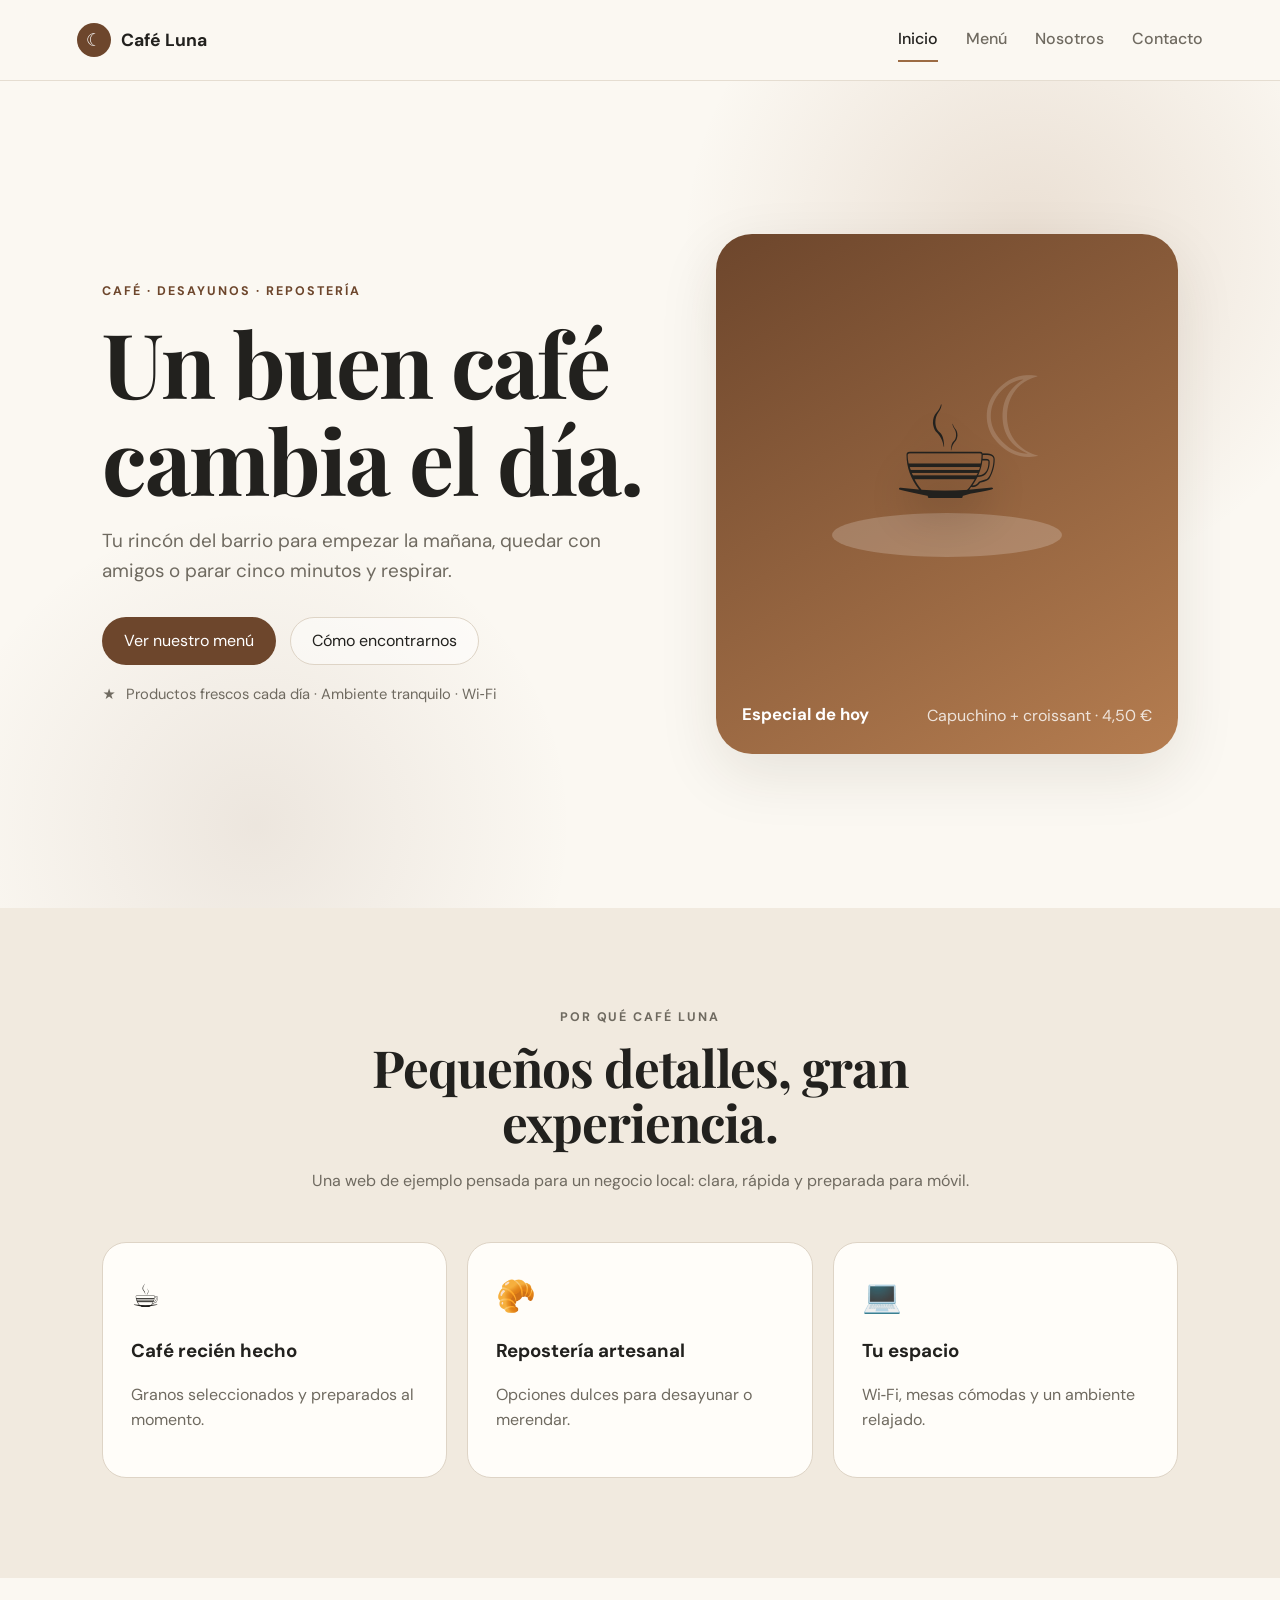
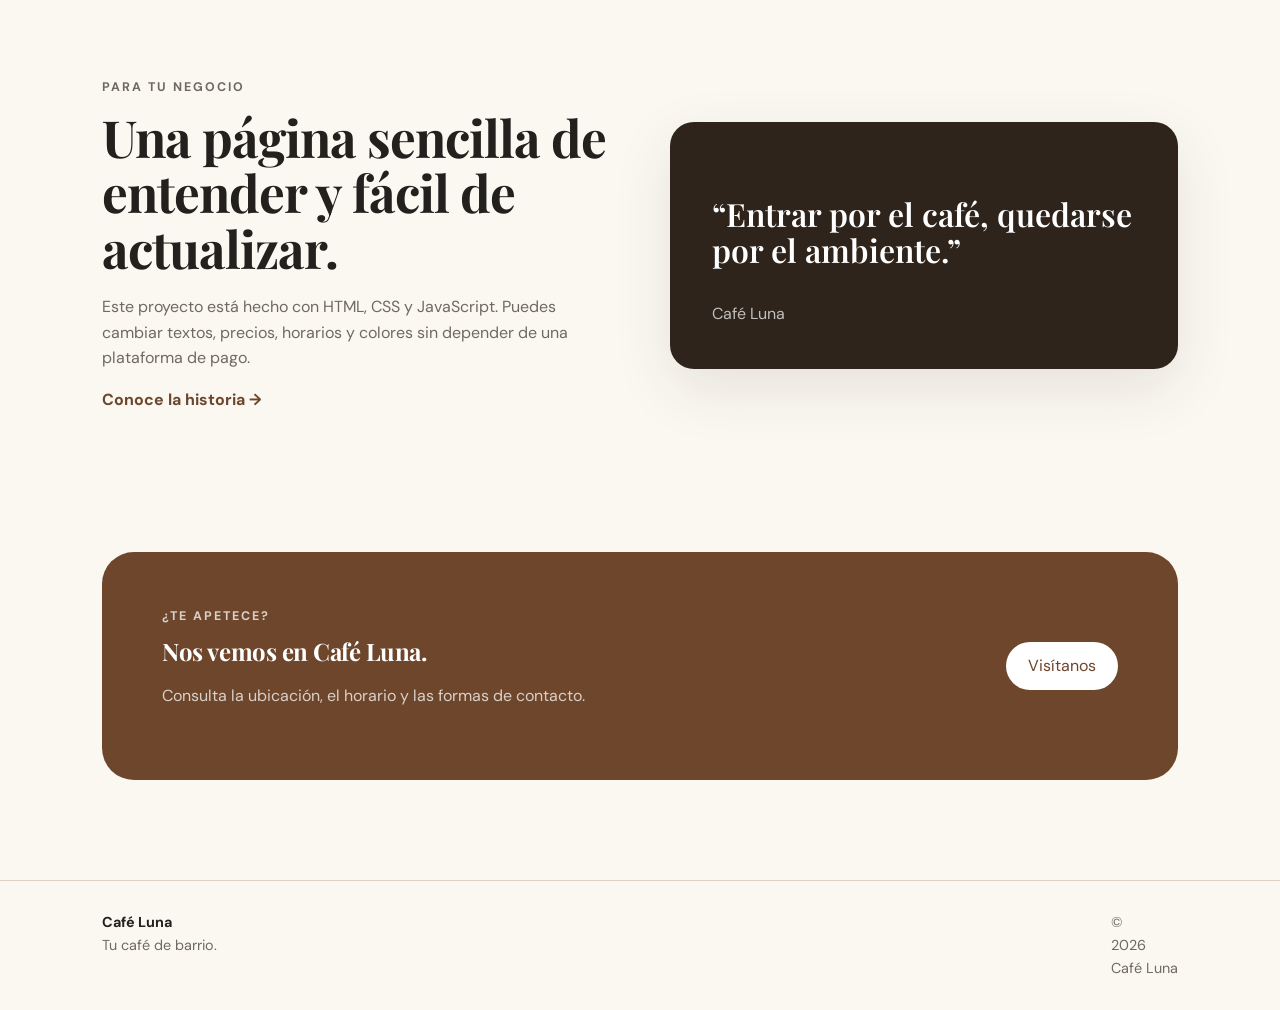
==== index.html @ c4e33487 "Add files via upload" ====
<!DOCTYPE html>
<html lang="es">
<head>
  <meta charset="UTF-8">
  <meta name="viewport" content="width=device-width, initial-scale=1.0">
  <meta name="description" content="Café Luna: café de especialidad, desayunos y repostería artesanal.">
  <title>Café Luna · Inicio</title>
  <link rel="stylesheet" href="styles.css">
  <script src="script.js" defer></script>
</head>
<body>
  <header class="site-header">
    <a class="brand" href="index.html" aria-label="Café Luna inicio">
      <span class="brand-mark">☾</span>
      <span>Café Luna</span>
    </a>
    <button class="menu-toggle" aria-label="Abrir menú" aria-expanded="false">☰</button>
    <nav class="nav" aria-label="Navegación principal">
      <a class="active" href="index.html">Inicio</a>
      <a href="menu.html">Menú</a>
      <a href="nosotros.html">Nosotros</a>
      <a href="contacto.html">Contacto</a>
    </nav>
  </header>

  <main>
    <section class="hero">
      <div class="hero-copy">
        <p class="eyebrow">CAFÉ · DESAYUNOS · REPOSTERÍA</p>
        <h1>Un buen café cambia el día.</h1>
        <p class="lead">Tu rincón del barrio para empezar la mañana, quedar con amigos o parar cinco minutos y respirar.</p>
        <div class="actions">
          <a class="btn btn-primary" href="menu.html">Ver nuestro menú</a>
          <a class="btn btn-ghost" href="contacto.html">Cómo encontrarnos</a>
        </div>
        <div class="hero-note">
          <span>★</span>
          <span>Productos frescos cada día · Ambiente tranquilo · Wi‑Fi</span>
        </div>
      </div>
      <div class="hero-card">
        <div class="cup-art" aria-hidden="true">
          <div class="moon">☾</div>
          <div class="cup">☕</div>
          <div class="saucer"></div>
        </div>
        <div class="hero-card-caption">
          <strong>Especial de hoy</strong>
          <span>Capuchino + croissant · 4,50 €</span>
        </div>
      </div>
    </section>

    <section class="section section-soft">
      <div class="section-heading">
        <p class="eyebrow">POR QUÉ CAFÉ LUNA</p>
        <h2>Pequeños detalles, gran experiencia.</h2>
        <p>Una web de ejemplo pensada para un negocio local: clara, rápida y preparada para móvil.</p>
      </div>
      <div class="feature-grid">
        <article class="feature">
          <div class="icon">☕</div>
          <h3>Café recién hecho</h3>
          <p>Granos seleccionados y preparados al momento.</p>
        </article>
        <article class="feature">
          <div class="icon">🥐</div>
          <h3>Repostería artesanal</h3>
          <p>Opciones dulces para desayunar o merendar.</p>
        </article>
        <article class="feature">
          <div class="icon">💻</div>
          <h3>Tu espacio</h3>
          <p>Wi‑Fi, mesas cómodas y un ambiente relajado.</p>
        </article>
      </div>
    </section>

    <section class="section split">
      <div>
        <p class="eyebrow">PARA TU NEGOCIO</p>
        <h2>Una página sencilla de entender y fácil de actualizar.</h2>
        <p>Este proyecto está hecho con HTML, CSS y JavaScript. Puedes cambiar textos, precios, horarios y colores sin depender de una plataforma de pago.</p>
        <a class="text-link" href="nosotros.html">Conoce la historia →</a>
      </div>
      <div class="quote-card">
        <p>“Entrar por el café, quedarse por el ambiente.”</p>
        <span>Café Luna</span>
      </div>
    </section>

    <section class="cta">
      <div>
        <p class="eyebrow">¿TE APETECE?</p>
        <h2>Nos vemos en Café Luna.</h2>
        <p>Consulta la ubicación, el horario y las formas de contacto.</p>
      </div>
      <a class="btn btn-light" href="contacto.html">Visítanos</a>
    </section>
  </main>

  <footer class="footer">
    <div>
      <strong>Café Luna</strong>
      <span>Tu café de barrio.</span>
    </div>
    <div>© <span data-year></span> Café Luna</div>
  </footer>
</body>
</html>
---- styles.css ----
@import url('https://fonts.googleapis.com/css2?family=DM+Sans:wght@400;500;700&family=Playfair+Display:wght@600;700&display=swap');

:root{
  --bg:#fbf8f2;
  --surface:#fffdf9;
  --soft:#f1eadf;
  --ink:#22211e;
  --muted:#6f6a60;
  --accent:#9c6b43;
  --accent-dark:#6d462c;
  --line:#ded4c6;
  --shadow:0 20px 60px rgba(49,37,23,.10);
  --radius:24px;
}
*{box-sizing:border-box}
html{scroll-behavior:smooth}
body{
  margin:0;
  background:var(--bg);
  color:var(--ink);
  font-family:"DM Sans",system-ui,-apple-system,sans-serif;
  line-height:1.6;
}
a{color:inherit}
.site-header{
  position:sticky;top:0;z-index:20;
  display:flex;align-items:center;justify-content:space-between;
  gap:20px;padding:18px 6vw;
  background:rgba(251,248,242,.92);
  backdrop-filter:blur(12px);
  border-bottom:1px solid rgba(222,212,198,.75);
}
.brand{display:flex;align-items:center;gap:10px;text-decoration:none;font-weight:700;font-size:1.1rem}
.brand-mark{
  width:34px;height:34px;display:grid;place-items:center;border-radius:50%;
  background:var(--accent-dark);color:#fff;font-size:1.1rem;
}
.nav{display:flex;gap:28px}
.nav a{text-decoration:none;font-weight:500;color:var(--muted);padding:8px 0;border-bottom:2px solid transparent}
.nav a:hover,.nav a.active{color:var(--ink);border-color:var(--accent)}
.menu-toggle{display:none;border:0;background:none;font-size:1.7rem}
.hero{
  min-height:calc(100vh - 73px);
  display:grid;grid-template-columns:1.1fr .9fr;align-items:center;
  gap:50px;padding:80px 8vw;
  background:
    radial-gradient(circle at 80% 20%, rgba(156,107,67,.18), transparent 28%),
    radial-gradient(circle at 20% 90%, rgba(109,70,44,.10), transparent 25%);
}
.hero h1,.page-hero h1,.section h2,.cta h2{
  font-family:"Playfair Display",Georgia,serif;line-height:1.08;letter-spacing:-.02em;margin:0 0 18px;
}
.hero h1{font-size:clamp(3rem,7vw,6rem);max-width:760px}
.lead{font-size:1.18rem;max-width:650px;color:var(--muted)}
.eyebrow{font-size:.78rem;letter-spacing:.16em;font-weight:700;color:var(--accent-dark);margin:0 0 12px}
.actions{display:flex;gap:14px;flex-wrap:wrap;margin:30px 0 18px}
.btn{
  display:inline-flex;align-items:center;justify-content:center;min-height:48px;
  padding:0 21px;border-radius:999px;text-decoration:none;font-weight:700;
  border:1px solid transparent;cursor:pointer;font:inherit;
}
.btn-primary{background:var(--accent-dark);color:#fff}
.btn-primary:hover{background:#57381f}
.btn-ghost{border-color:var(--line);background:rgba(255,255,255,.45)}
.btn-light{background:#fff;color:var(--accent-dark)}
.hero-note{display:flex;gap:10px;align-items:center;color:var(--muted);font-size:.92rem}
.hero-card{
  min-height:520px;border-radius:36px;background:linear-gradient(150deg,#6d462c,#b57d50);
  padding:26px;box-shadow:var(--shadow);display:flex;flex-direction:column;justify-content:space-between;overflow:hidden
}
.cup-art{height:390px;display:grid;place-items:center;position:relative}
.cup{font-size:8rem;filter:drop-shadow(0 20px 18px rgba(0,0,0,.24));position:relative;z-index:2}
.moon{position:absolute;top:18%;right:18%;font-size:7rem;color:rgba(255,255,255,.16)}
.saucer{position:absolute;width:230px;height:44px;border-radius:50%;background:rgba(255,255,255,.2);bottom:24%}
.hero-card-caption{display:flex;justify-content:space-between;gap:16px;color:#fff;align-items:end}
.hero-card-caption strong{font-size:1.05rem}.hero-card-caption span{color:rgba(255,255,255,.8);text-align:right}
.section{padding:100px 8vw}
.section-soft{background:var(--soft)}
.section-heading{max-width:760px;margin:0 auto 48px;text-align:center}
.section-heading.narrow{max-width:650px}
.section h2{font-size:clamp(2.2rem,4vw,4rem)}
.section p{color:var(--muted)}
.feature-grid{display:grid;grid-template-columns:repeat(3,1fr);gap:20px}
.feature,.menu-card,.contact-card{
  background:var(--surface);border:1px solid var(--line);border-radius:var(--radius);padding:28px;
}
.feature .icon{font-size:2rem}
.feature h3{margin:14px 0 8px}
.split{display:grid;grid-template-columns:1fr 1fr;gap:60px;align-items:center}
.quote-card,.story-card{
  border-radius:var(--radius);padding:42px;background:#2e241c;color:#fff;box-shadow:var(--shadow)
}
.quote-card p{color:#fff;font:600 2rem/1.15 "Playfair Display",Georgia,serif}
.quote-card span{color:rgba(255,255,255,.7)}
.text-link{font-weight:700;text-decoration:none;color:var(--accent-dark)}
.cta{
  margin:40px 8vw 100px;padding:55px 60px;border-radius:32px;background:var(--accent-dark);
  color:#fff;display:flex;align-items:center;justify-content:space-between;gap:30px
}
.cta .eyebrow,.cta p{color:rgba(255,255,255,.75)}
.page-hero{padding:90px 8vw 50px;max-width:1100px}
.page-hero h1{font-size:clamp(3rem,6vw,5rem)}
.page-hero p:last-child{max-width:700px;color:var(--muted);font-size:1.1rem}
.menu-grid{display:grid;grid-template-columns:repeat(3,1fr);gap:20px}
.menu-card{transition:transform .2s ease,box-shadow .2s ease}
.menu-card:hover{transform:translateY(-4px);box-shadow:var(--shadow)}
.menu-card-top{display:flex;justify-content:space-between;align-items:center;gap:16px}
.menu-icon{font-size:2rem}.price{font-weight:700;color:var(--accent-dark)}
.menu-card p{margin-bottom:0}
.info-banner{margin-top:24px;padding:18px 22px;background:#2e241c;color:#fff;border-radius:18px}
.info-banner strong{color:#fff}
code{background:#eee5d8;padding:2px 6px;border-radius:5px}
.story h2{max-width:600px}
.story-card{display:flex;flex-direction:column;gap:12px}
.big-number{font:700 4.5rem/1 "Playfair Display",Georgia,serif}
.story-card strong{font-size:1.3rem}
.story-card span:last-child{color:rgba(255,255,255,.7)}
.value-list{max-width:900px;margin:0 auto;display:grid;gap:16px}
.value-list>div{
  display:grid;grid-template-columns:70px 180px 1fr;align-items:center;gap:20px;
  padding:24px 0;border-top:1px solid var(--line)
}
.value-list span{font-size:.9rem;color:var(--accent-dark);font-weight:700}.value-list strong{font-size:1.2rem}.value-list p{margin:0}
.contact-grid{display:grid;grid-template-columns:1fr 1fr;gap:22px}
.contact-row{display:flex;gap:15px;padding:18px 0;border-bottom:1px solid var(--line)}
.contact-row:last-child{border-bottom:0}
.contact-row>span{font-size:1.4rem}.contact-row p{margin:4px 0 0}
.contact-row a{color:var(--accent-dark)}
form{display:grid;gap:10px}
label{font-weight:700;font-size:.92rem;margin-top:7px}
input,textarea{
  width:100%;font:inherit;border:1px solid var(--line);background:#fff;border-radius:14px;padding:13px 14px;outline:none
}
input:focus,textarea:focus{border-color:var(--accent)}
textarea{resize:vertical}
.form-note{font-size:.84rem!important;margin:0}
.footer{
  padding:30px 8vw;display:flex;justify-content:space-between;gap:20px;
  border-top:1px solid var(--line);color:var(--muted);font-size:.9rem
}
.footer strong{color:var(--ink);margin-right:8px}.footer span{display:block}
@media (max-width: 900px){
  .hero,.split,.contact-grid{grid-template-columns:1fr}
  .feature-grid,.menu-grid{grid-template-columns:1fr 1fr}
  .hero{padding-top:55px}.hero-card{min-height:380px}
  .cup-art{height:280px}
  .cta{margin-left:5vw;margin-right:5vw;padding:40px;flex-direction:column;align-items:flex-start}
}
@media (max-width: 650px){
  .site-header{padding:14px 5vw}
  .menu-toggle{display:block}
  .nav{display:none;position:absolute;top:70px;left:0;right:0;background:var(--bg);padding:14px 5vw 20px;flex-direction:column;gap:6px;border-bottom:1px solid var(--line)}
  .nav.open{display:flex}
  .nav a{padding:10px 0}
  .hero{padding:55px 5vw;min-height:auto}
  .section{padding:72px 5vw}
  .page-hero{padding:65px 5vw 35px}
  .feature-grid,.menu-grid{grid-template-columns:1fr}
  .value-list>div{grid-template-columns:50px 1fr}
  .value-list p{grid-column:2}
  .footer{padding:25px 5vw;flex-direction:column}
}
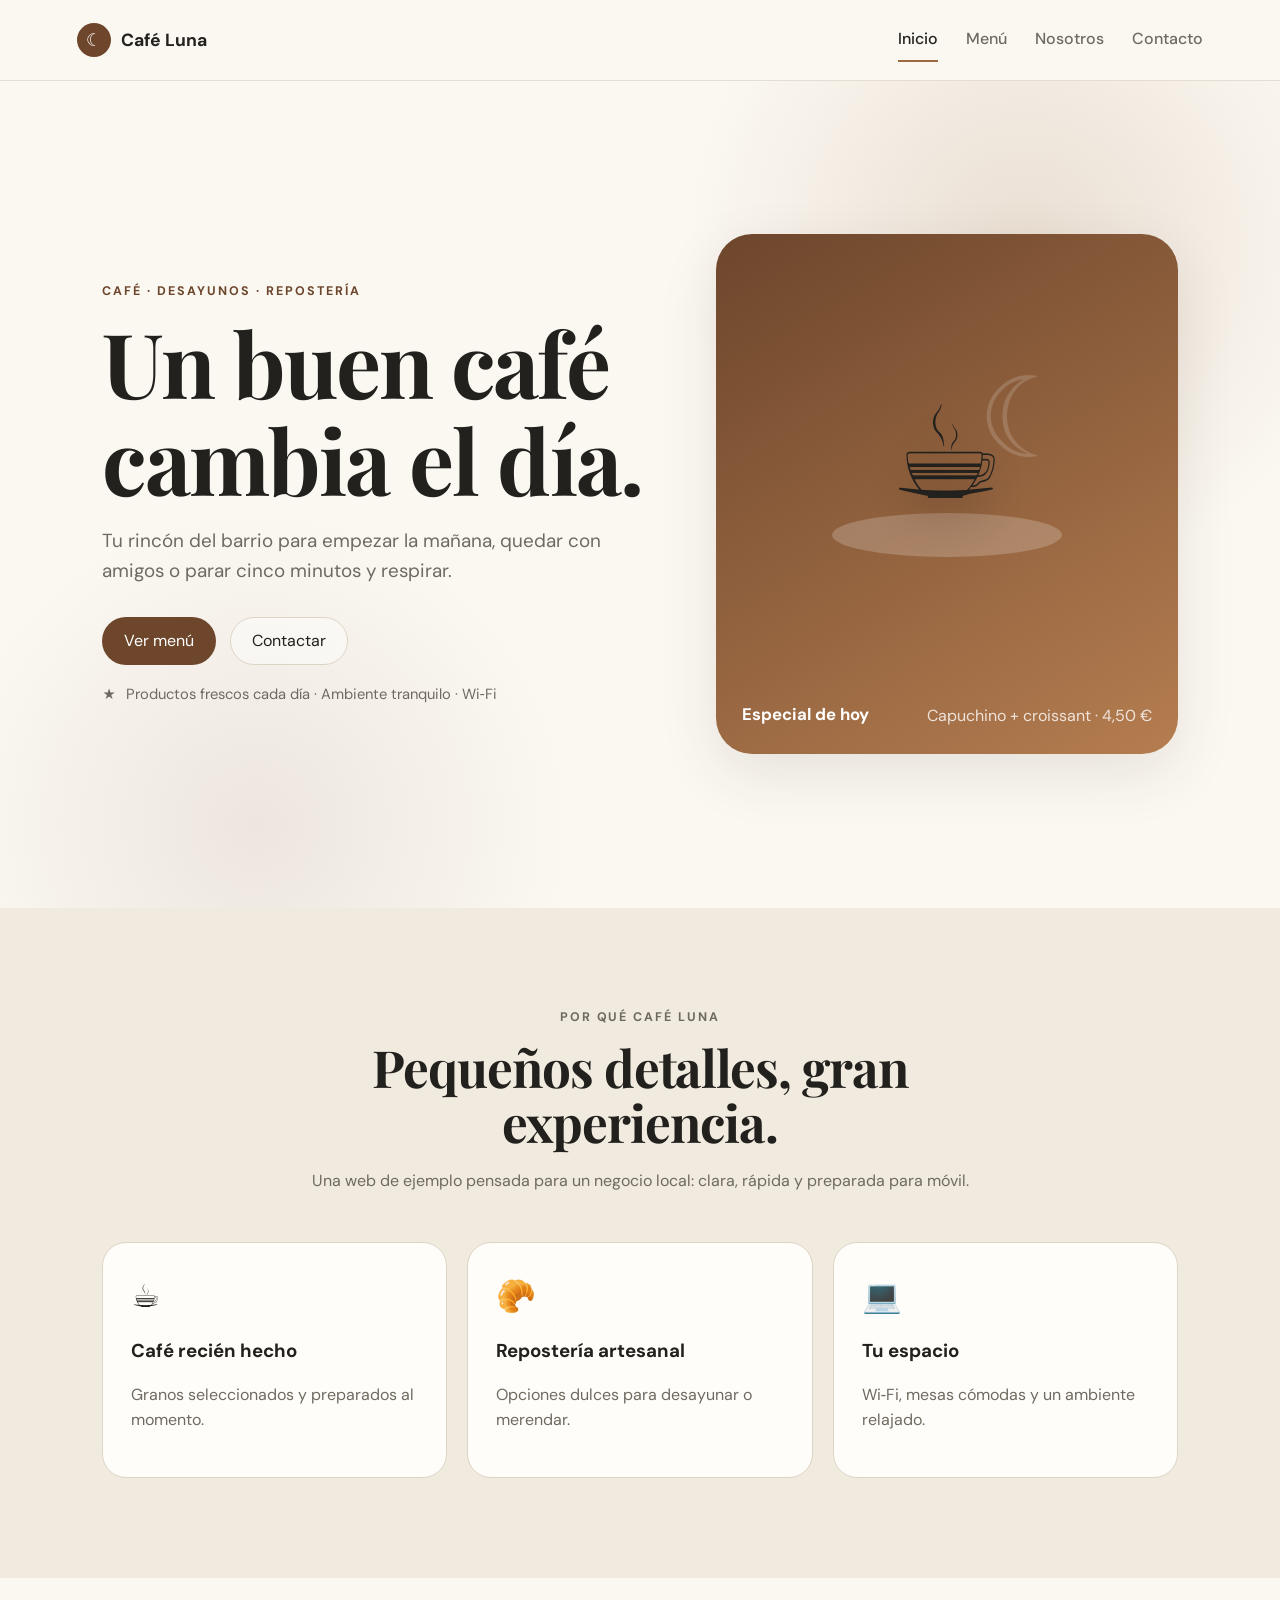
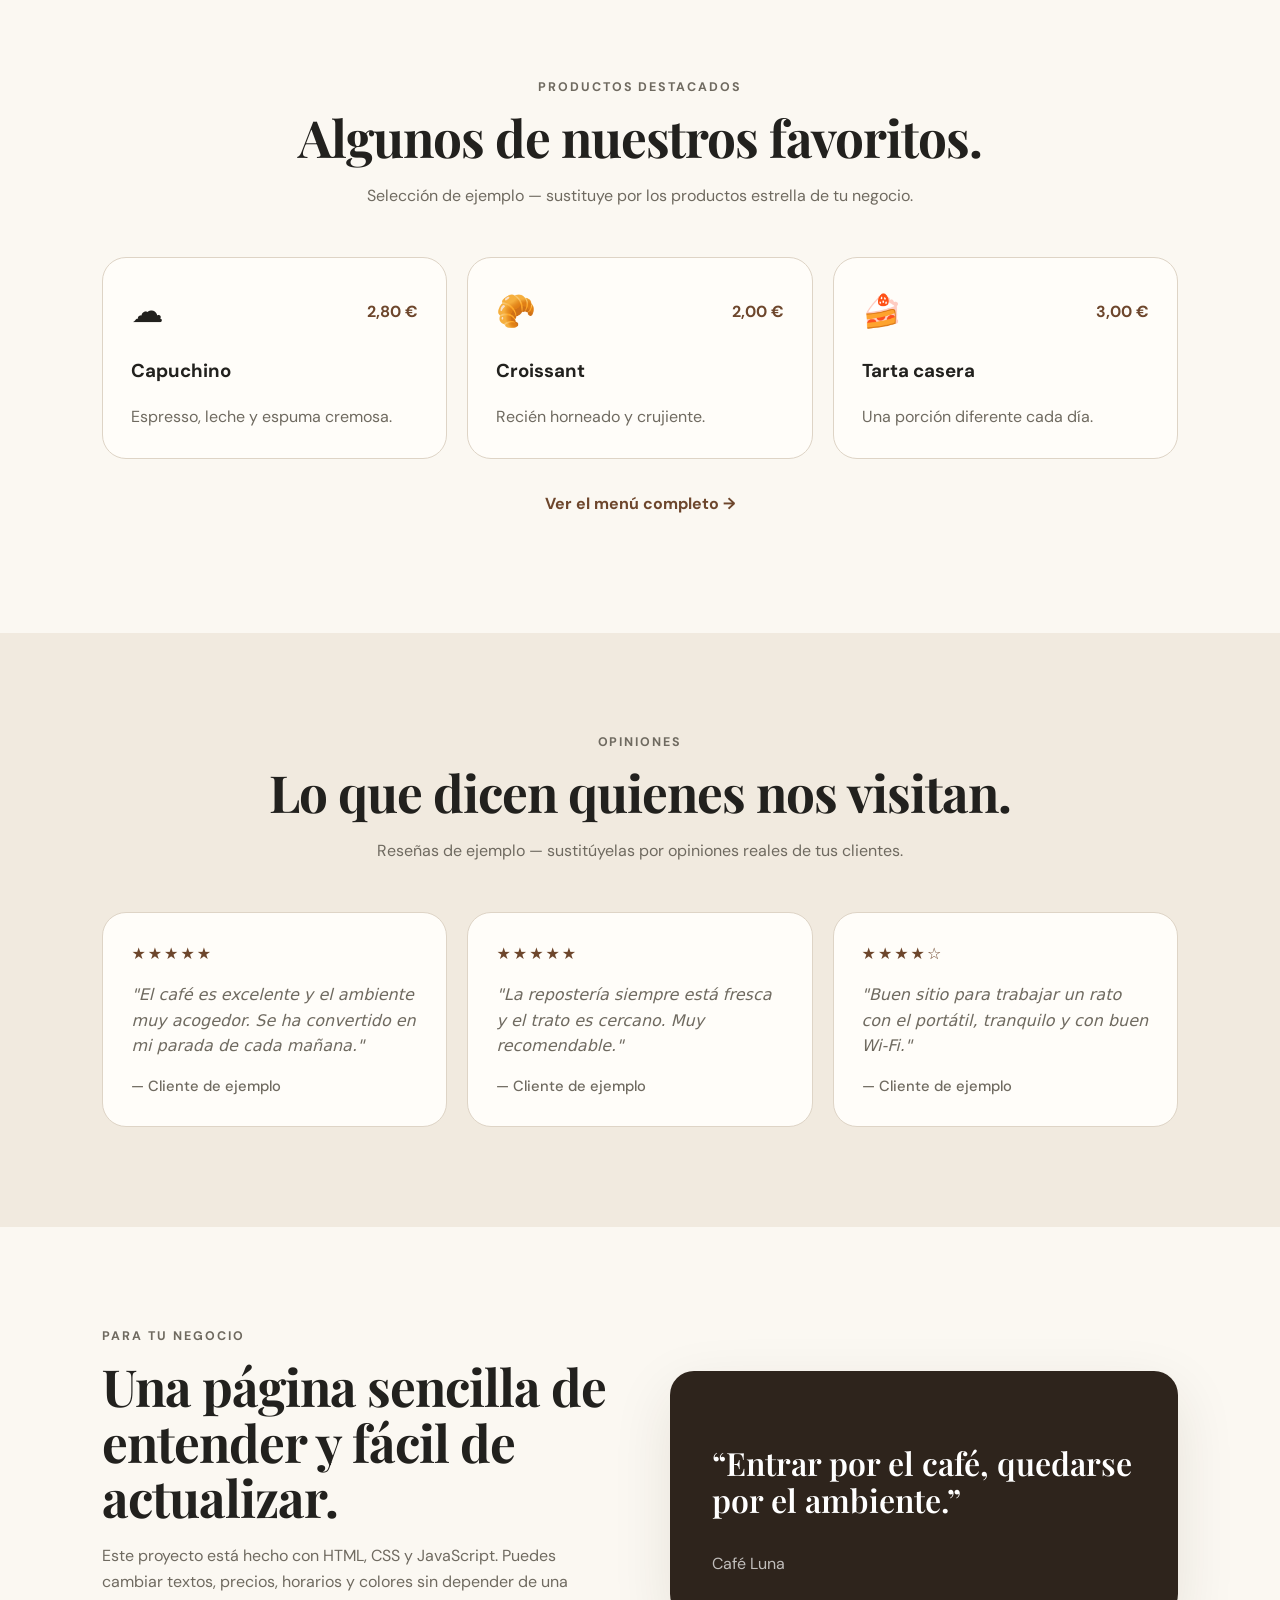
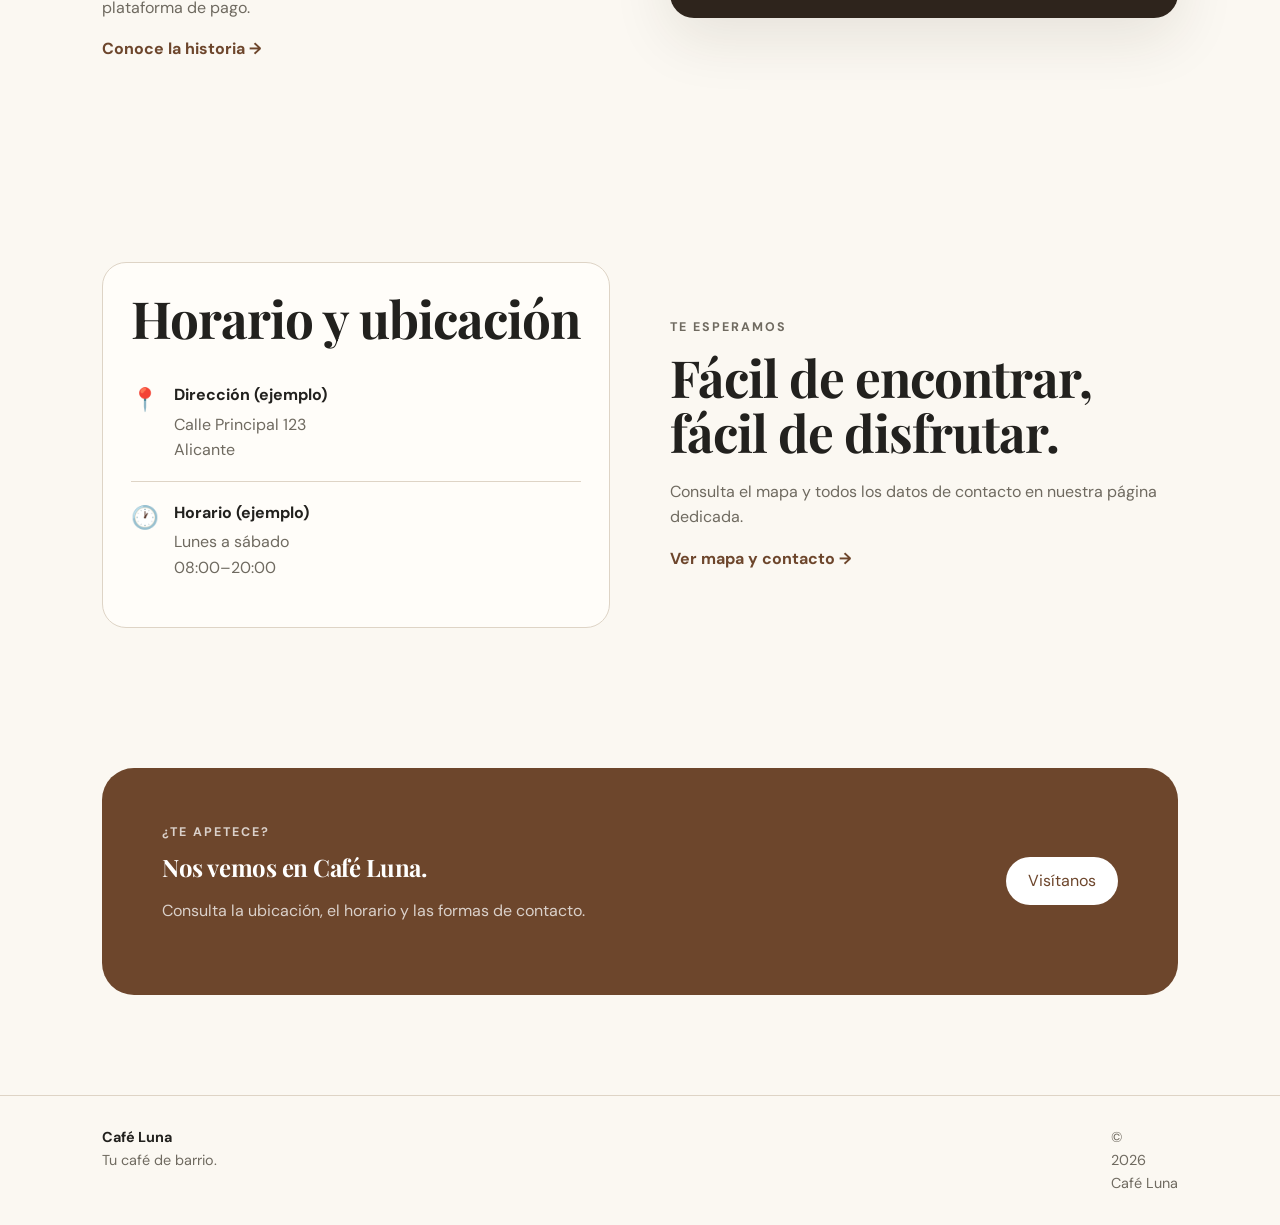
==== commit e59a8beb: "Mejorar la página web de Café Luna con un diseño moderno y funcional (6aba264e4348ccfbd2e75275)" ====
--- a/index.html
+++ b/index.html
@@ -4,6 +4,7 @@
   <meta charset="UTF-8">
   <meta name="viewport" content="width=device-width, initial-scale=1.0">
   <meta name="description" content="Café Luna: café de especialidad, desayunos y repostería artesanal.">
+  <link rel="icon" type="image/svg+xml" href="favicon.svg">
   <title>Café Luna · Inicio</title>
   <link rel="stylesheet" href="styles.css">
   <script src="script.js" defer></script>
@@ -16,7 +17,7 @@
     </a>
     <button class="menu-toggle" aria-label="Abrir menú" aria-expanded="false">☰</button>
     <nav class="nav" aria-label="Navegación principal">
-      <a class="active" href="index.html">Inicio</a>
+      <a class="active" href="index.html" aria-current="page">Inicio</a>
       <a href="menu.html">Menú</a>
       <a href="nosotros.html">Nosotros</a>
       <a href="contacto.html">Contacto</a>
@@ -30,8 +31,8 @@
         <h1>Un buen café cambia el día.</h1>
         <p class="lead">Tu rincón del barrio para empezar la mañana, quedar con amigos o parar cinco minutos y respirar.</p>
         <div class="actions">
-          <a class="btn btn-primary" href="menu.html">Ver nuestro menú</a>
-          <a class="btn btn-ghost" href="contacto.html">Cómo encontrarnos</a>
+          <a class="btn btn-primary" href="menu.html">Ver menú</a>
+          <a class="btn btn-ghost" href="contacto.html">Contactar</a>
         </div>
         <div class="hero-note">
           <span>★</span>
@@ -76,6 +77,56 @@
       </div>
     </section>
 
+    <section class="section">
+      <div class="section-heading">
+        <p class="eyebrow">PRODUCTOS DESTACADOS</p>
+        <h2>Algunos de nuestros favoritos.</h2>
+        <p>Selección de ejemplo — sustituye por los productos estrella de tu negocio.</p>
+      </div>
+      <div class="menu-grid">
+        <article class="menu-card">
+          <div class="menu-card-top"><span class="menu-icon">☁️</span><span class="price">2,80 €</span></div>
+          <h3>Capuchino</h3><p>Espresso, leche y espuma cremosa.</p>
+        </article>
+        <article class="menu-card">
+          <div class="menu-card-top"><span class="menu-icon">🥐</span><span class="price">2,00 €</span></div>
+          <h3>Croissant</h3><p>Recién horneado y crujiente.</p>
+        </article>
+        <article class="menu-card">
+          <div class="menu-card-top"><span class="menu-icon">🍰</span><span class="price">3,00 €</span></div>
+          <h3>Tarta casera</h3><p>Una porción diferente cada día.</p>
+        </article>
+      </div>
+      <p class="section-link">
+        <a class="text-link" href="menu.html">Ver el menú completo →</a>
+      </p>
+    </section>
+
+    <section class="section section-soft">
+      <div class="section-heading">
+        <p class="eyebrow">OPINIONES</p>
+        <h2>Lo que dicen quienes nos visitan.</h2>
+        <p>Reseñas de ejemplo — sustitúyelas por opiniones reales de tus clientes.</p>
+      </div>
+      <div class="feature-grid review-grid">
+        <article class="feature review-card">
+          <div class="stars" aria-label="Valoración: 5 de 5 estrellas">★★★★★</div>
+          <p>"El café es excelente y el ambiente muy acogedor. Se ha convertido en mi parada de cada mañana."</p>
+          <strong>— Cliente de ejemplo</strong>
+        </article>
+        <article class="feature review-card">
+          <div class="stars" aria-label="Valoración: 5 de 5 estrellas">★★★★★</div>
+          <p>"La repostería siempre está fresca y el trato es cercano. Muy recomendable."</p>
+          <strong>— Cliente de ejemplo</strong>
+        </article>
+        <article class="feature review-card">
+          <div class="stars" aria-label="Valoración: 4 de 5 estrellas">★★★★☆</div>
+          <p>"Buen sitio para trabajar un rato con el portátil, tranquilo y con buen Wi-Fi."</p>
+          <strong>— Cliente de ejemplo</strong>
+        </article>
+      </div>
+    </section>
+
     <section class="section split">
       <div>
         <p class="eyebrow">PARA TU NEGOCIO</p>
@@ -86,6 +137,22 @@
       <div class="quote-card">
         <p>“Entrar por el café, quedarse por el ambiente.”</p>
         <span>Café Luna</span>
+      </div>
+    </section>
+
+    <section class="section">
+      <div class="split">
+        <div class="contact-card">
+          <h2>Horario y ubicación</h2>
+          <div class="contact-row"><span>📍</span><div><strong>Dirección (ejemplo)</strong><p>Calle Principal 123<br>Alicante</p></div></div>
+          <div class="contact-row"><span>🕐</span><div><strong>Horario (ejemplo)</strong><p>Lunes a sábado<br>08:00–20:00</p></div></div>
+        </div>
+        <div>
+          <p class="eyebrow">TE ESPERAMOS</p>
+          <h2>Fácil de encontrar, fácil de disfrutar.</h2>
+          <p>Consulta el mapa y todos los datos de contacto en nuestra página dedicada.</p>
+          <a class="text-link" href="contacto.html">Ver mapa y contacto →</a>
+        </div>
       </div>
     </section>
 
--- a/styles.css
+++ b/styles.css
@@ -39,6 +39,9 @@
 .nav a{text-decoration:none;font-weight:500;color:var(--muted);padding:8px 0;border-bottom:2px solid transparent}
 .nav a:hover,.nav a.active{color:var(--ink);border-color:var(--accent)}
 .menu-toggle{display:none;border:0;background:none;font-size:1.7rem}
+a:focus-visible,button:focus-visible,input:focus-visible,textarea:focus-visible{
+  outline:3px solid var(--accent);outline-offset:3px;
+}
 .hero{
   min-height:calc(100vh - 73px);
   display:grid;grid-template-columns:1.1fr .9fr;align-items:center;
@@ -64,6 +67,9 @@
 .btn-ghost{border-color:var(--line);background:rgba(255,255,255,.45)}
 .btn-light{background:#fff;color:var(--accent-dark)}
 .hero-note{display:flex;gap:10px;align-items:center;color:var(--muted);font-size:.92rem}
+@keyframes fadeInUp{from{opacity:0;transform:translateY(16px)}to{opacity:1;transform:translateY(0)}}
+.hero-copy,.page-hero,.section-heading{animation:fadeInUp .6s ease both}
+.hero-card{animation:fadeInUp .6s .1s ease both}
 .hero-card{
   min-height:520px;border-radius:36px;background:linear-gradient(150deg,#6d462c,#b57d50);
   padding:26px;box-shadow:var(--shadow);display:flex;flex-direction:column;justify-content:space-between;overflow:hidden
@@ -86,6 +92,22 @@
 }
 .feature .icon{font-size:2rem}
 .feature h3{margin:14px 0 8px}
+.feature,.menu-card{transition:transform .2s ease,box-shadow .2s ease}
+.feature:hover,.menu-card:hover{transform:translateY(-4px);box-shadow:var(--shadow)}
+.review-card p{font-style:italic}
+.review-card .stars{color:var(--accent-dark);letter-spacing:2px;margin-bottom:6px}
+.review-card strong{display:block;margin-top:12px;font-size:.92rem;color:var(--muted);font-weight:500}
+.category-title{
+  font-family:"Playfair Display",Georgia,serif;font-size:1.7rem;margin:48px 0 20px;
+}
+.category-title:first-child{margin-top:0}
+.process-grid{display:grid;grid-template-columns:repeat(4,1fr);gap:20px}
+.map-placeholder{
+  max-width:1000px;margin:0 auto;padding:60px 20px;text-align:center;
+  border:2px dashed var(--line);border-radius:var(--radius);color:var(--muted);
+}
+.map-icon{font-size:2.4rem;display:block;margin-bottom:10px}
+.map-placeholder strong{display:block;color:var(--ink);margin-bottom:6px;font-size:1.1rem}
 .split{display:grid;grid-template-columns:1fr 1fr;gap:60px;align-items:center}
 .quote-card,.story-card{
   border-radius:var(--radius);padding:42px;background:#2e241c;color:#fff;box-shadow:var(--shadow)
@@ -93,6 +115,7 @@
 .quote-card p{color:#fff;font:600 2rem/1.15 "Playfair Display",Georgia,serif}
 .quote-card span{color:rgba(255,255,255,.7)}
 .text-link{font-weight:700;text-decoration:none;color:var(--accent-dark)}
+.section-link{text-align:center;margin-top:32px}
 .cta{
   margin:40px 8vw 100px;padding:55px 60px;border-radius:32px;background:var(--accent-dark);
   color:#fff;display:flex;align-items:center;justify-content:space-between;gap:30px
@@ -102,8 +125,6 @@
 .page-hero h1{font-size:clamp(3rem,6vw,5rem)}
 .page-hero p:last-child{max-width:700px;color:var(--muted);font-size:1.1rem}
 .menu-grid{display:grid;grid-template-columns:repeat(3,1fr);gap:20px}
-.menu-card{transition:transform .2s ease,box-shadow .2s ease}
-.menu-card:hover{transform:translateY(-4px);box-shadow:var(--shadow)}
 .menu-card-top{display:flex;justify-content:space-between;align-items:center;gap:16px}
 .menu-icon{font-size:2rem}.price{font-weight:700;color:var(--accent-dark)}
 .menu-card p{margin-bottom:0}
@@ -141,7 +162,7 @@
 .footer strong{color:var(--ink);margin-right:8px}.footer span{display:block}
 @media (max-width: 900px){
   .hero,.split,.contact-grid{grid-template-columns:1fr}
-  .feature-grid,.menu-grid{grid-template-columns:1fr 1fr}
+  .feature-grid,.menu-grid,.process-grid{grid-template-columns:1fr 1fr}
   .hero{padding-top:55px}.hero-card{min-height:380px}
   .cup-art{height:280px}
   .cta{margin-left:5vw;margin-right:5vw;padding:40px;flex-direction:column;align-items:flex-start}
@@ -155,8 +176,13 @@
   .hero{padding:55px 5vw;min-height:auto}
   .section{padding:72px 5vw}
   .page-hero{padding:65px 5vw 35px}
-  .feature-grid,.menu-grid{grid-template-columns:1fr}
+  .feature-grid,.menu-grid,.process-grid{grid-template-columns:1fr}
   .value-list>div{grid-template-columns:50px 1fr}
   .value-list p{grid-column:2}
   .footer{padding:25px 5vw;flex-direction:column}
+  .map-placeholder{padding:40px 20px}
 }
+@media (prefers-reduced-motion: reduce){
+  html{scroll-behavior:auto}
+  .hero-copy,.page-hero,.section-heading,.hero-card,.feature,.menu-card{animation:none;transition:none}
+}
